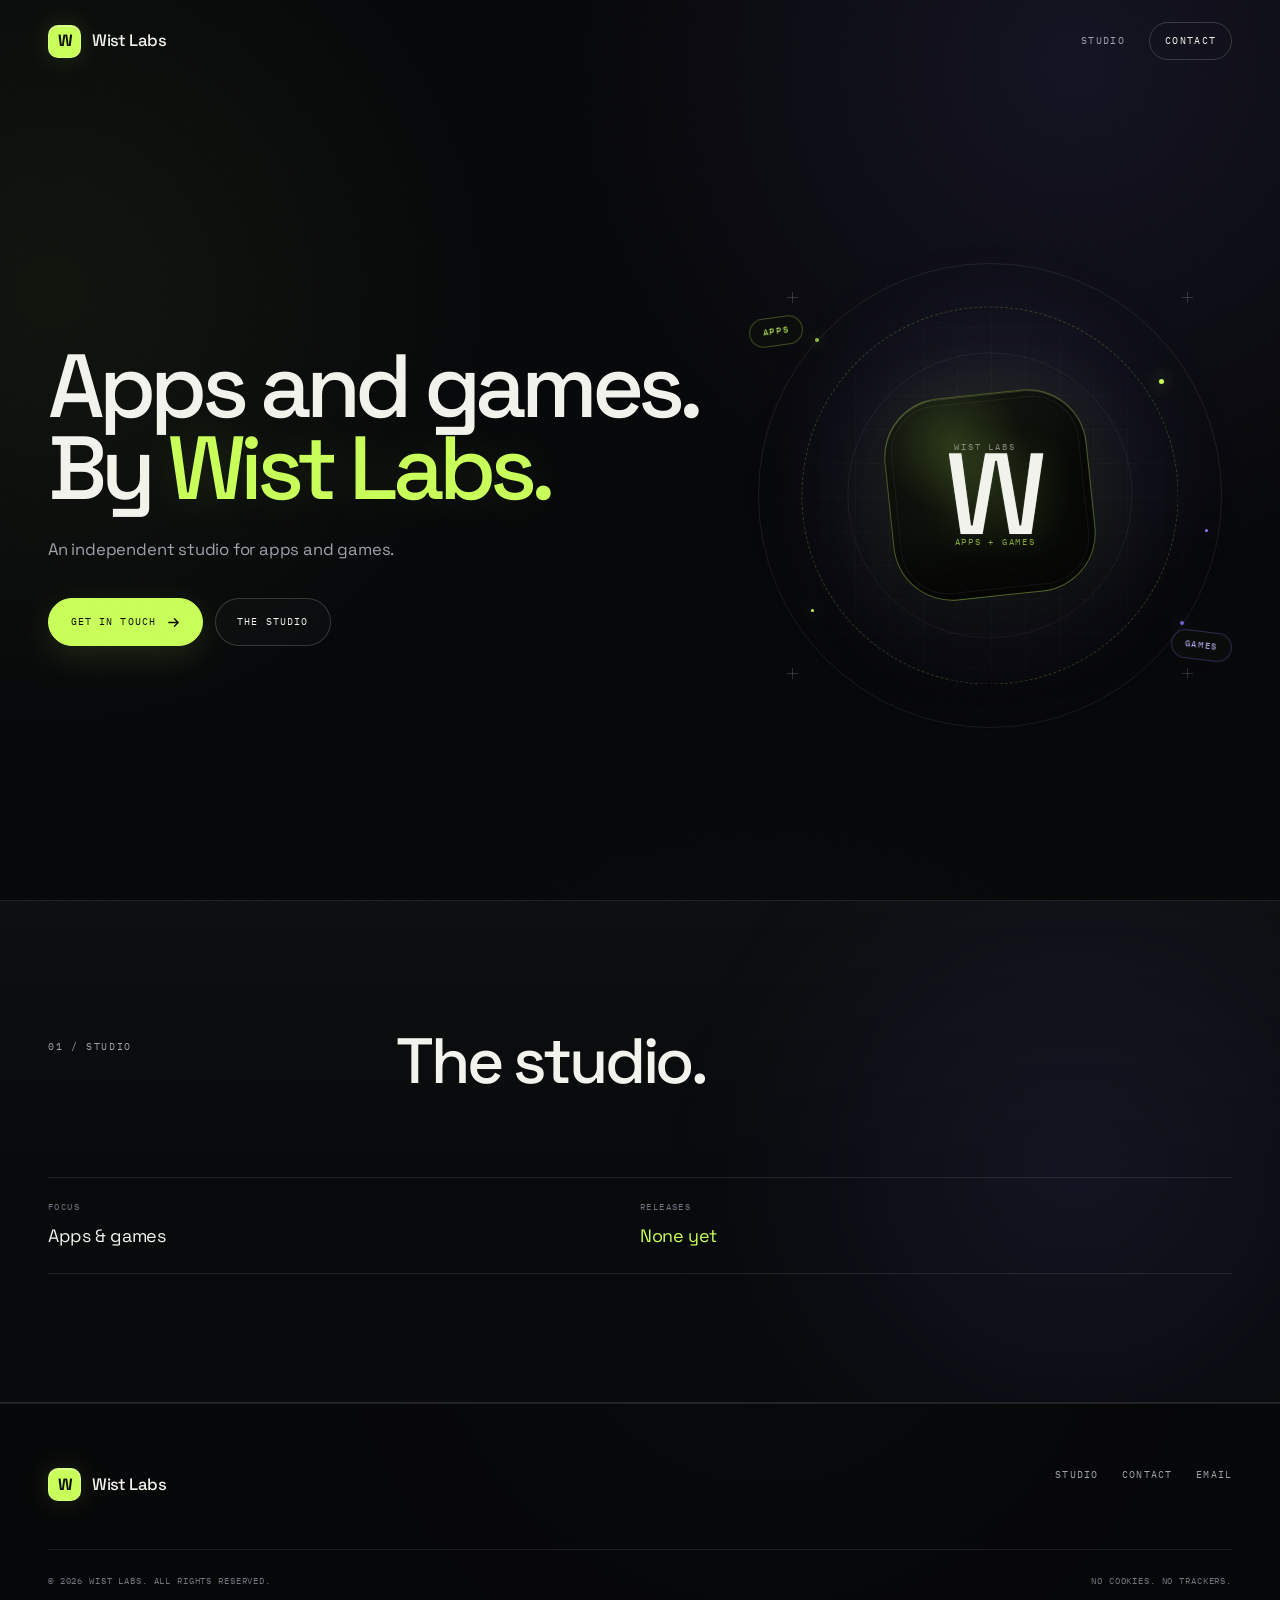
==== index.html @ 086af922 "Initial Commit" ====
<!DOCTYPE html>
<html lang="en">
<head>
  <meta charset="utf-8">
  <meta name="viewport" content="width=device-width, initial-scale=1">
  <title>Wist Labs — Apps &amp; Games</title>
  <meta name="description" content="An independent studio for apps and games.">
  <meta name="theme-color" content="#07080a">
  <meta name="color-scheme" content="dark">
  <meta property="og:type" content="website">
  <meta property="og:site_name" content="Wist Labs">
  <meta property="og:title" content="Wist Labs — Apps &amp; Games">
  <meta property="og:description" content="An independent studio for apps and games.">
  <meta name="twitter:card" content="summary">
  <meta name="twitter:title" content="Wist Labs — Apps &amp; Games">
  <meta name="twitter:description" content="An independent studio for apps and games.">
  <link rel="icon" href="favicon.svg" type="image/svg+xml">
  <link rel="preload" href="assets/fonts/space-grotesk-latin-wght-normal.woff2" as="font" type="font/woff2" crossorigin>
  <link rel="stylesheet" href="styles.css">
  <script>document.documentElement.classList.add('js');</script>
  <script src="script.js" defer></script>
  <noscript>
    <style>
      @media (max-width: 820px) {
        .header-inner { height: auto; flex-wrap: wrap; padding-block: 0.8rem; }
        .site-nav {
          position: static;
          visibility: visible;
          flex-direction: row;
          gap: 0.25rem;
          padding: 0;
          border: 0;
          background: none;
          box-shadow: none;
          opacity: 1;
          transform: none;
        }
        .site-nav a { padding: 0.55rem 0.65rem; }
        .hero { padding-top: calc(var(--header-h) + 4rem); }
      }
    </style>
  </noscript>
</head>
<body>
  <a class="skip-link" href="#main">Skip to content</a>

  <div class="page-glow" aria-hidden="true"></div>
  <div class="noise" aria-hidden="true"></div>

  <header class="site-header" data-header>
    <div class="shell header-inner">
      <a class="brand" href="#top">
        <span class="brand-mark" aria-hidden="true">W</span>
        <span class="brand-name">Wist Labs</span>
      </a>

      <button class="menu-toggle" type="button" aria-expanded="false" aria-controls="site-nav" aria-label="Open menu" data-menu-toggle>
        <span class="menu-line" aria-hidden="true"></span>
        <span class="menu-line" aria-hidden="true"></span>
      </button>

      <nav class="site-nav" id="site-nav" aria-label="Primary" data-nav>
        <a href="index.html#studio">Studio</a>
        <a class="nav-contact" href="contact.html">Contact</a>
      </nav>
    </div>
  </header>

  <main id="main" tabindex="-1">
    <section class="hero shell" id="top" aria-labelledby="hero-title">
      <div class="hero-copy">
        <h1 id="hero-title" data-reveal>
          <span class="line">Apps and games.</span>
          <span class="line">By <span class="accent-word">Wist Labs.</span></span>
        </h1>

        <p class="hero-lede" data-reveal style="--delay: 90ms">
          An independent studio for apps and games.
        </p>

        <div class="hero-actions" data-reveal style="--delay: 180ms">
          <a class="button button-primary" href="contact.html">
            Get in touch
            <svg viewBox="0 0 16 16" aria-hidden="true"><path d="M3 8h10M9 4l4 4-4 4"/></svg>
          </a>
          <a class="button button-quiet" href="#studio">The studio</a>
        </div>
      </div>

      <div class="hero-art" data-reveal style="--delay: 150ms">
        <div class="stage" aria-hidden="true">
          <div class="stage-glow"></div>
          <div class="stage-grid"></div>

          <span class="ring ring-outer"></span>
          <span class="ring ring-dashed"></span>
          <span class="ring ring-inner"></span>

          <span class="crosshair crosshair-tl"></span>
          <span class="crosshair crosshair-tr"></span>
          <span class="crosshair crosshair-bl"></span>
          <span class="crosshair crosshair-br"></span>

          <div class="core">
            <span class="core-label">WIST LABS</span>
            <span class="core-letter">W</span>
            <span class="core-label core-label-bottom">APPS + GAMES</span>
          </div>

          <span class="orbit-tag orbit-tag-apps">APPS</span>
          <span class="orbit-tag orbit-tag-games">GAMES</span>
          <span class="spark spark-one"></span>
          <span class="spark spark-two"></span>
          <span class="spark spark-three"></span>
        </div>
      </div>
    </section>

    <section class="section studio" id="studio" aria-labelledby="studio-title">
      <div class="shell">
        <div class="section-head">
          <p class="eyebrow" data-reveal>01 / Studio</p>
          <div class="section-heading">
            <h2 id="studio-title" data-reveal style="--delay: 70ms">The studio.</h2>
          </div>
        </div>

        <dl class="studio-facts" data-reveal style="--delay: 130ms">
          <div>
            <dt>Focus</dt>
            <dd>Apps &amp; games</dd>
          </div>
          <div>
            <dt>Releases</dt>
            <dd class="fact-accent">None yet</dd>
          </div>
        </dl>
      </div>
    </section>
  </main>

  <footer class="site-footer">
    <div class="shell">
      <div class="footer-top">
        <a class="brand" href="#top">
          <span class="brand-mark" aria-hidden="true">W</span>
          <span class="brand-name">Wist Labs</span>
        </a>

        <nav class="footer-nav" aria-label="Footer">
          <a href="index.html#studio">Studio</a>
          <a href="contact.html">Contact</a>
          <a href="mailto:apexblaze7a@gmail.com">Email</a>
        </nav>
      </div>

      <div class="footer-bottom">
        <p>© <span data-year>2026</span> Wist Labs. All rights reserved.</p>
        <p>No cookies. No trackers.</p>
      </div>
    </div>
  </footer>
</body>
</html>
---- styles.css ----
/* ---------------------------------------------------------
   Wist Labs — site styles
   Type: Space Grotesk + IBM Plex Mono (self-hosted, OFL)
   --------------------------------------------------------- */

@font-face {
  font-family: "Space Grotesk";
  font-style: normal;
  font-display: swap;
  font-weight: 300 700;
  src: url("assets/fonts/space-grotesk-latin-wght-normal.woff2") format("woff2-variations");
}

@font-face {
  font-family: "IBM Plex Mono";
  font-style: normal;
  font-display: swap;
  font-weight: 400;
  src: url("assets/fonts/ibm-plex-mono-latin-400-normal.woff2") format("woff2");
}

:root {
  --bg: #07080a;
  --bg-soft: #0a0c0f;
  --surface: #0e1115;
  --text: #f1f3ec;
  --muted: #9da3ad;
  --dim: #707781;
  --line: rgba(239, 243, 232, 0.1);
  --line-strong: rgba(239, 243, 232, 0.18);
  --accent: #c9ff5a;
  --accent-bright: #dcff8a;
  --accent-ink: #0b0e06;
  --violet: #8c7bff;
  --mint: #7af0d0;
  --gutter: clamp(1.25rem, 4vw, 3rem);
  --header-h: 82px;
  --radius-lg: 32px;
  --radius-md: 24px;
  --font-display: "Space Grotesk", "Segoe UI", "Helvetica Neue", Arial, sans-serif;
  --font-mono: "IBM Plex Mono", "SFMono-Regular", Consolas, "Liberation Mono", monospace;
  --ease: cubic-bezier(0.2, 0.7, 0.2, 1);
}

*,
*::before,
*::after {
  box-sizing: border-box;
}

html {
  scroll-behavior: smooth;
  -webkit-text-size-adjust: 100%;
}

body {
  min-height: 100vh;
  margin: 0;
  overflow-x: hidden;
  background-color: var(--bg);
  background-image:
    radial-gradient(circle at 84% 4%, rgba(140, 123, 255, 0.1), transparent 32rem),
    radial-gradient(circle at 4% 18%, rgba(201, 255, 90, 0.055), transparent 28rem),
    radial-gradient(circle at 60% 78%, rgba(122, 240, 208, 0.025), transparent 30rem);
  color: var(--text);
  font-family: var(--font-display);
  font-size: 16px;
  font-weight: 400;
  line-height: 1.6;
  letter-spacing: -0.012em;
  -webkit-font-smoothing: antialiased;
  -moz-osx-font-smoothing: grayscale;
  text-rendering: optimizeLegibility;
}

body::selection,
body *::selection {
  background: var(--accent);
  color: var(--accent-ink);
}

[hidden] {
  display: none !important;
}

img,
svg {
  display: block;
  max-width: 100%;
}

button,
input,
textarea,
select {
  font: inherit;
}

button {
  color: inherit;
}

a {
  color: inherit;
}

h1,
h2,
h3,
p {
  margin-top: 0;
}

h1,
h2,
h3 {
  font-weight: 500;
  line-height: 1;
  letter-spacing: -0.05em;
  text-wrap: balance;
}

p {
  text-wrap: pretty;
}

::selection {
  background: var(--accent);
  color: var(--accent-ink);
}

:focus-visible {
  outline: 2px solid var(--accent);
  outline-offset: 4px;
}

main:focus {
  outline: none;
}

html {
  scrollbar-color: #2d332b var(--bg);
  scrollbar-width: thin;
}

.shell {
  position: relative;
  width: min(1240px, calc(100% - (var(--gutter) * 2)));
  margin-inline: auto;
}

.mono {
  font-family: var(--font-mono);
  font-size: 0.62rem;
  font-weight: 400;
  line-height: 1.5;
  letter-spacing: 0.14em;
  text-transform: uppercase;
}

.eyebrow {
  display: flex;
  align-items: center;
  gap: 0.65rem;
  margin-bottom: 1.5rem;
  color: var(--muted);
  font-family: var(--font-mono);
  font-size: 0.64rem;
  font-weight: 400;
  line-height: 1.5;
  letter-spacing: 0.16em;
  text-transform: uppercase;
}

.signal {
  width: 5px;
  height: 5px;
  border-radius: 50%;
  background: var(--accent);
  box-shadow: 0 0 12px rgba(201, 255, 90, 0.85);
  animation: signal-pulse 2.8s ease-in-out infinite;
}

.skip-link {
  position: fixed;
  top: 0.75rem;
  left: 0.75rem;
  z-index: 300;
  padding: 0.8rem 1.1rem;
  border-radius: 999px;
  background: var(--accent);
  color: var(--accent-ink);
  font-family: var(--font-mono);
  font-size: 0.65rem;
  letter-spacing: 0.12em;
  text-transform: uppercase;
  text-decoration: none;
  transform: translateY(-150%);
  transition: transform 0.2s var(--ease);
}

.skip-link:focus {
  transform: translateY(0);
}

.page-glow {
  position: fixed;
  z-index: 0;
  inset: 0;
  pointer-events: none;
  opacity: 0;
  background: radial-gradient(
    620px circle at var(--mx, 72%) var(--my, 18%),
    rgba(201, 255, 90, 0.055),
    transparent 68%
  );
  transition: opacity 0.4s ease;
}

body.has-pointer .page-glow {
  opacity: 1;
}

.noise {
  position: fixed;
  z-index: 90;
  inset: 0;
  pointer-events: none;
  opacity: 0.028;
  background-image: url("data:image/svg+xml,%3Csvg xmlns='http://www.w3.org/2000/svg' width='160' height='160' viewBox='0 0 160 160'%3E%3Cfilter id='n'%3E%3CfeTurbulence type='fractalNoise' baseFrequency='.86' numOctaves='3' stitchTiles='stitch'/%3E%3C/filter%3E%3Crect width='160' height='160' filter='url(%23n)' opacity='.55'/%3E%3C/svg%3E");
}

main,
.site-footer {
  position: relative;
  z-index: 1;
}

/* ---------------------------------------------------------
   Header + navigation
   --------------------------------------------------------- */

.site-header {
  position: fixed;
  z-index: 100;
  top: 0;
  right: 0;
  left: 0;
  border-bottom: 1px solid transparent;
  transition:
    background-color 0.3s ease,
    border-color 0.3s ease,
    backdrop-filter 0.3s ease;
}

.site-header.is-scrolled {
  border-bottom-color: var(--line);
  background: rgba(7, 8, 10, 0.8);
  -webkit-backdrop-filter: blur(18px);
  backdrop-filter: blur(18px);
}

@supports not ((backdrop-filter: blur(1px)) or (-webkit-backdrop-filter: blur(1px))) {
  .site-header.is-scrolled {
    background: rgba(7, 8, 10, 0.97);
  }
}

.header-inner {
  display: flex;
  align-items: center;
  justify-content: space-between;
  gap: 2rem;
  height: var(--header-h);
}

.brand {
  display: inline-flex;
  flex: none;
  align-items: center;
  gap: 0.7rem;
  color: var(--text);
  text-decoration: none;
}

.brand-mark {
  display: grid;
  width: 33px;
  height: 33px;
  place-items: center;
  border: 1px solid rgba(255, 255, 255, 0.22);
  border-radius: 10px;
  background: var(--accent);
  box-shadow:
    inset 0 1px 0 rgba(255, 255, 255, 0.38),
    0 0 24px rgba(201, 255, 90, 0.14);
  color: var(--accent-ink);
  font-size: 1.02rem;
  font-weight: 700;
  line-height: 1;
  letter-spacing: -0.08em;
  transition: transform 0.35s var(--ease);
}

.brand:hover .brand-mark {
  transform: rotate(-7deg) scale(1.04);
}

.brand-name {
  font-size: 1.04rem;
  font-weight: 500;
  letter-spacing: -0.035em;
}

.site-nav {
  display: flex;
  align-items: center;
  gap: 0.2rem;
}

.site-nav a {
  position: relative;
  padding: 0.65rem 0.9rem;
  border: 1px solid transparent;
  border-radius: 999px;
  color: var(--muted);
  font-family: var(--font-mono);
  font-size: 0.63rem;
  letter-spacing: 0.14em;
  text-decoration: none;
  text-transform: uppercase;
  transition:
    color 0.25s ease,
    background-color 0.25s ease,
    border-color 0.25s ease;
}

.site-nav a:hover {
  color: var(--text);
}

.site-nav .nav-contact {
  margin-left: 0.35rem;
  border-color: var(--line-strong);
  color: var(--text);
}

.site-nav .nav-contact:hover {
  border-color: rgba(201, 255, 90, 0.42);
  background: rgba(201, 255, 90, 0.06);
}

.menu-toggle {
  display: none;
  width: 42px;
  height: 42px;
  flex: none;
  flex-direction: column;
  align-items: center;
  justify-content: center;
  gap: 5px;
  padding: 0;
  border: 1px solid var(--line-strong);
  border-radius: 50%;
  background: rgba(255, 255, 255, 0.02);
  cursor: pointer;
  transition:
    border-color 0.25s ease,
    background-color 0.25s ease;
}

.menu-toggle:hover {
  border-color: rgba(201, 255, 90, 0.4);
  background: rgba(201, 255, 90, 0.05);
}

.menu-line {
  display: block;
  width: 16px;
  height: 1.5px;
  border-radius: 2px;
  background: currentColor;
  transition:
    transform 0.28s var(--ease),
    opacity 0.2s ease;
}

.menu-toggle[aria-expanded="true"] .menu-line:first-child {
  transform: translateY(3.25px) rotate(45deg);
}

.menu-toggle[aria-expanded="true"] .menu-line:last-child {
  transform: translateY(-3.25px) rotate(-45deg);
}

/* ---------------------------------------------------------
   Hero
   --------------------------------------------------------- */

.hero {
  display: grid;
  grid-template-columns: minmax(0, 1.08fr) minmax(350px, 0.82fr);
  align-items: center;
  gap: clamp(2rem, 5vw, 5rem);
  min-height: 100svh;
  padding-top: calc(var(--header-h) + clamp(3rem, 8vh, 6rem));
  padding-bottom: clamp(3rem, 7vh, 5rem);
}

.hero-copy {
  max-width: 680px;
}

.hero h1 {
  max-width: 11ch;
  margin-bottom: 1.65rem;
  font-size: clamp(3rem, 7.6vw, 5.6rem);
  line-height: 0.92;
  letter-spacing: -0.065em;
}

.hero h1 .line {
  display: block;
  white-space: nowrap;
}

.accent-word {
  position: relative;
  color: var(--accent);
  text-shadow: 0 0 48px rgba(201, 255, 90, 0.13);
}

.hero-lede {
  max-width: 47ch;
  margin-bottom: 2.15rem;
  color: var(--muted);
  font-size: clamp(1rem, 1.3vw, 1.1rem);
  line-height: 1.65;
}

.hero-actions {
  display: flex;
  flex-wrap: wrap;
  gap: 0.7rem;
}

.button {
  display: inline-flex;
  align-items: center;
  justify-content: center;
  gap: 0.6rem;
  min-height: 48px;
  padding: 0.85rem 1.35rem;
  border: 1px solid transparent;
  border-radius: 999px;
  font-family: var(--font-mono);
  font-size: 0.64rem;
  font-weight: 400;
  line-height: 1.2;
  letter-spacing: 0.11em;
  text-align: center;
  text-decoration: none;
  text-transform: uppercase;
  white-space: nowrap;
  cursor: pointer;
  transition:
    transform 0.25s var(--ease),
    background-color 0.25s ease,
    border-color 0.25s ease,
    box-shadow 0.25s ease;
}

.button svg {
  width: 15px;
  height: 15px;
  fill: none;
  stroke: currentColor;
  stroke-linecap: round;
  stroke-linejoin: round;
  stroke-width: 1.5;
  transition: transform 0.25s var(--ease);
}

.button:hover svg {
  transform: translateX(3px);
}

.button-primary {
  border-color: var(--accent);
  background: var(--accent);
  box-shadow: 0 10px 34px rgba(201, 255, 90, 0.12);
  color: var(--accent-ink);
}

.button-primary:hover {
  background: var(--accent-bright);
  box-shadow: 0 14px 42px rgba(201, 255, 90, 0.18);
  transform: translateY(-2px);
}

.button-quiet {
  border-color: var(--line-strong);
  background: rgba(255, 255, 255, 0.02);
  color: var(--text);
}

.button-quiet:hover {
  border-color: rgba(201, 255, 90, 0.38);
  background: rgba(201, 255, 90, 0.05);
  transform: translateY(-2px);
}

.button:active {
  transform: translateY(0);
}

.hero-art {
  display: flex;
  align-items: center;
  justify-content: center;
}

.stage {
  position: relative;
  isolation: isolate;
  width: min(100%, 520px);
  aspect-ratio: 1;
}

.stage-glow {
  position: absolute;
  z-index: -1;
  inset: 8%;
  border-radius: 50%;
  background: radial-gradient(
    circle at 50% 48%,
    rgba(201, 255, 90, 0.19),
    rgba(140, 123, 255, 0.09) 42%,
    transparent 70%
  );
  filter: blur(36px);
}

.stage-grid {
  position: absolute;
  inset: 1%;
  border-radius: 50%;
  background-image:
    linear-gradient(rgba(255, 255, 255, 0.055) 1px, transparent 1px),
    linear-gradient(90deg, rgba(255, 255, 255, 0.055) 1px, transparent 1px);
  background-size: 34px 34px;
  -webkit-mask-image: radial-gradient(circle, #000 18%, transparent 69%);
  mask-image: radial-gradient(circle, #000 18%, transparent 69%);
  opacity: 0.62;
}

.ring {
  position: absolute;
  top: 50%;
  left: 50%;
  border-radius: 50%;
  translate: -50% -50%;
}

.ring-outer {
  width: 96%;
  height: 96%;
  border: 1px solid rgba(255, 255, 255, 0.075);
}

.ring-outer::before,
.ring-outer::after {
  content: "";
  position: absolute;
  width: 4px;
  height: 4px;
  border-radius: 50%;
  background: rgba(201, 255, 90, 0.75);
  box-shadow: 0 0 14px rgba(201, 255, 90, 0.55);
}

.ring-outer::before {
  top: 16%;
  left: 12%;
}

.ring-outer::after {
  right: 8%;
  bottom: 22%;
  background: rgba(140, 123, 255, 0.8);
  box-shadow: 0 0 14px rgba(140, 123, 255, 0.6);
}

.ring-dashed {
  width: 78%;
  height: 78%;
  border: 1px dashed rgba(201, 255, 90, 0.2);
  animation: spin 52s linear infinite;
}

.ring-inner {
  width: 59%;
  height: 59%;
  border: 1px solid rgba(255, 255, 255, 0.06);
}

.crosshair {
  position: absolute;
  width: 11px;
  height: 11px;
  opacity: 0.6;
}

.crosshair::before,
.crosshair::after {
  content: "";
  position: absolute;
  background: rgba(255, 255, 255, 0.28);
}

.crosshair::before {
  top: 5px;
  left: 0;
  width: 11px;
  height: 1px;
}

.crosshair::after {
  top: 0;
  left: 5px;
  width: 1px;
  height: 11px;
}

.crosshair-tl {
  top: 8%;
  left: 8%;
}

.crosshair-tr {
  top: 8%;
  right: 8%;
}

.crosshair-bl {
  bottom: 12%;
  left: 8%;
}

.crosshair-br {
  right: 8%;
  bottom: 12%;
}

.core {
  position: absolute;
  top: 50%;
  left: 50%;
  display: flex;
  width: 42%;
  aspect-ratio: 1;
  flex-direction: column;
  align-items: center;
  justify-content: space-between;
  padding: 10% 0;
  border: 1px solid rgba(201, 255, 90, 0.32);
  border-radius: 29%;
  background:
    radial-gradient(circle at 34% 22%, rgba(201, 255, 90, 0.14), transparent 34%),
    linear-gradient(145deg, #171d13, #090b08 62%);
  box-shadow:
    inset 0 1px 0 rgba(255, 255, 255, 0.13),
    inset 0 -22px 50px rgba(0, 0, 0, 0.55),
    0 26px 70px rgba(0, 0, 0, 0.55),
    0 0 80px rgba(201, 255, 90, 0.075);
  transform: translate(-50%, -50%) rotate(-6deg);
  animation: core-float 7s ease-in-out infinite;
}

.core::before {
  content: "";
  position: absolute;
  inset: 6px;
  border: 1px solid rgba(255, 255, 255, 0.055);
  border-radius: 25%;
  pointer-events: none;
}

.core-label {
  color: rgba(241, 243, 236, 0.48);
  font-family: var(--font-mono);
  font-size: clamp(0.45rem, 0.8vw, 0.55rem);
  line-height: 1;
  letter-spacing: 0.2em;
  text-transform: uppercase;
  transform: rotate(6deg);
}

.core-label-bottom {
  color: rgba(201, 255, 90, 0.64);
}

.core-letter {
  color: var(--text);
  font-size: clamp(4.5rem, 9vw, 7.7rem);
  font-weight: 500;
  line-height: 0.62;
  letter-spacing: -0.09em;
  text-shadow:
    0 0 38px rgba(201, 255, 90, 0.2),
    0 0 1px rgba(255, 255, 255, 0.5);
  transform: rotate(6deg);
}

.orbit-tag {
  position: absolute;
  padding: 0.55rem 0.8rem;
  border: 1px solid var(--line-strong);
  border-radius: 999px;
  background: rgba(10, 13, 9, 0.78);
  box-shadow: 0 12px 32px rgba(0, 0, 0, 0.28);
  color: var(--text);
  font-family: var(--font-mono);
  font-size: 0.56rem;
  line-height: 1;
  letter-spacing: 0.18em;
  text-transform: uppercase;
  -webkit-backdrop-filter: blur(10px);
  backdrop-filter: blur(10px);
}

.orbit-tag-apps {
  top: 13%;
  left: 0;
  border-color: rgba(201, 255, 90, 0.28);
  color: var(--accent);
  transform: rotate(-8deg);
  animation: float-soft 6s ease-in-out infinite;
}

.orbit-tag-games {
  right: 0;
  bottom: 16%;
  border-color: rgba(140, 123, 255, 0.28);
  color: #beb4ff;
  transform: rotate(7deg);
  animation: float-soft 7s 0.7s ease-in-out infinite;
}

.spark {
  position: absolute;
  width: 5px;
  height: 5px;
  border-radius: 50%;
  background: var(--accent);
  box-shadow: 0 0 16px rgba(201, 255, 90, 0.8);
  animation: spark-pulse 4.5s ease-in-out infinite;
}

.spark-one {
  top: 26%;
  right: 14%;
}

.spark-two {
  bottom: 26%;
  left: 13%;
  width: 3px;
  height: 3px;
  animation-delay: 1.5s;
}

.spark-three {
  top: 57%;
  right: 5%;
  width: 3px;
  height: 3px;
  background: var(--violet);
  box-shadow: 0 0 16px rgba(140, 123, 255, 0.8);
  animation-delay: 0.8s;
}

/* ---------------------------------------------------------
   Sections
   --------------------------------------------------------- */

.section {
  position: relative;
  z-index: 1;
  padding-block: clamp(5.5rem, 10vw, 9rem);
  scroll-margin-top: calc(var(--header-h) + 1rem);
}

.section-head {
  display: grid;
  grid-template-columns: minmax(150px, 0.34fr) minmax(0, 1fr);
  align-items: start;
  gap: clamp(2rem, 5vw, 5rem);
  margin-bottom: clamp(2.5rem, 5vw, 4rem);
}

.section-head > .eyebrow {
  padding-top: 0.65rem;
}

.section-heading h2 {
  max-width: 14ch;
  margin-bottom: 1.25rem;
  font-size: clamp(2.5rem, 5vw, 4.6rem);
}

.section-lede {
  max-width: 59ch;
  margin-bottom: 0;
  color: var(--muted);
  font-size: clamp(1rem, 1.15vw, 1.08rem);
}

/* ---------------------------------------------------------
   Studio
   --------------------------------------------------------- */

.studio {
  overflow: hidden;
  border-top: 1px solid var(--line);
  border-bottom: 1px solid var(--line);
  background:
    linear-gradient(180deg, rgba(255, 255, 255, 0.018), rgba(255, 255, 255, 0) 55%),
    #080a0c;
}

.studio::before {
  content: "";
  position: absolute;
  top: -34%;
  right: -18%;
  width: 68vw;
  aspect-ratio: 1;
  border-radius: 50%;
  background: radial-gradient(circle, rgba(140, 123, 255, 0.09), transparent 65%);
  filter: blur(28px);
  pointer-events: none;
}

.studio-facts {
  display: grid;
  grid-template-columns: repeat(2, minmax(0, 1fr));
  gap: 0;
  margin: 0;
  border-top: 1px solid var(--line);
}

.studio-facts > div {
  padding: 1.4rem 1.5rem 1.4rem 0;
  border-bottom: 1px solid var(--line);
}

.studio-facts dt {
  margin-bottom: 0.55rem;
  color: var(--dim);
  font-family: var(--font-mono);
  font-size: 0.55rem;
  line-height: 1.5;
  letter-spacing: 0.16em;
  text-transform: uppercase;
}

.studio-facts dd {
  margin: 0;
  color: var(--text);
  font-size: clamp(1.05rem, 1.4vw, 1.25rem);
  letter-spacing: -0.02em;
}

.studio-facts dd.fact-accent {
  color: var(--accent);
}

/* ---------------------------------------------------------
   Contact
   --------------------------------------------------------- */

/* ---------------------------------------------------------
   Footer
   --------------------------------------------------------- */

.site-footer {
  padding-block: clamp(3rem, 5vw, 4.5rem) 2rem;
  border-top: 1px solid var(--line);
  background: rgba(0, 0, 0, 0.12);
}

.footer-top {
  display: flex;
  align-items: flex-start;
  justify-content: space-between;
  gap: 3rem;
  padding-bottom: 3rem;
}

.footer-nav {
  display: flex;
  flex-wrap: wrap;
  align-items: flex-start;
  gap: 1.5rem;
}

.footer-nav a {
  color: var(--muted);
  font-family: var(--font-mono);
  font-size: 0.6rem;
  line-height: 1.5;
  letter-spacing: 0.12em;
  text-decoration: none;
  text-transform: uppercase;
  transition: color 0.25s ease;
}

.footer-nav a:hover {
  color: var(--accent);
}

.footer-bottom {
  display: flex;
  align-items: center;
  justify-content: space-between;
  gap: 1rem;
  padding-top: 1.5rem;
  border-top: 1px solid var(--line);
}

.footer-bottom p {
  margin-bottom: 0;
  color: var(--dim);
  font-family: var(--font-mono);
  font-size: 0.54rem;
  line-height: 1.6;
  letter-spacing: 0.1em;
  text-transform: uppercase;
}

/* ---------------------------------------------------------
   Not found
   --------------------------------------------------------- */

.error-main {
  display: flex;
  min-height: 86svh;
  align-items: center;
  overflow: hidden;
  padding-top: calc(var(--header-h) + 4rem);
  padding-bottom: clamp(4rem, 8vw, 7rem);
}

.error-inner {
  position: relative;
  z-index: 1;
  max-width: 620px;
}

.error-inner h1 {
  max-width: 10ch;
  margin-bottom: 1.2rem;
  font-size: clamp(3rem, 7vw, 6rem);
  line-height: 0.94;
}

.error-lede {
  max-width: 40ch;
  margin-bottom: 2rem;
  color: var(--muted);
  font-size: clamp(1rem, 1.3vw, 1.1rem);
}

.error-code {
  position: absolute;
  right: -0.05em;
  bottom: -0.06em;
  color: transparent;
  font-size: clamp(9rem, 27vw, 24rem);
  font-weight: 500;
  line-height: 0.7;
  letter-spacing: -0.09em;
  pointer-events: none;
  -webkit-text-stroke: 1px rgba(201, 255, 90, 0.11);
  user-select: none;
}

/* ---------------------------------------------------------
   Motion + reveal
   --------------------------------------------------------- */

.reveal-enabled [data-reveal] {
  opacity: 0;
  transform: translateY(22px);
  transition:
    opacity 0.8s var(--ease),
    transform 0.8s var(--ease);
  transition-delay: var(--delay, 0ms);
}

.reveal-enabled [data-reveal].is-visible {
  opacity: 1;
  transform: translateY(0);
}

@keyframes signal-pulse {
  0%,
  100% {
    opacity: 1;
    transform: scale(1);
  }
  50% {
    opacity: 0.45;
    transform: scale(0.84);
  }
}

@keyframes spin {
  to {
    rotate: 360deg;
  }
}

@keyframes core-float {
  0%,
  100% {
    transform: translate(-50%, -50%) rotate(-6deg);
  }
  50% {
    transform: translate(-50%, calc(-50% - 8px)) rotate(-4.5deg);
  }
}

@keyframes float-soft {
  0%,
  100% {
    translate: 0 0;
  }
  50% {
    translate: 0 -7px;
  }
}

@keyframes spark-pulse {
  0%,
  100% {
    opacity: 0.35;
    transform: scale(0.8);
  }
  50% {
    opacity: 1;
    transform: scale(1.15);
  }
}

/* ---------------------------------------------------------
   Responsive
   --------------------------------------------------------- */

@media (max-width: 1120px) {
  .hero {
    grid-template-columns: 1fr;
    min-height: auto;
    padding-top: calc(var(--header-h) + clamp(3.5rem, 9vh, 6rem));
    padding-bottom: clamp(4rem, 8vw, 6rem);
  }

  .hero-copy {
    max-width: 760px;
  }

  .hero h1 {
    max-width: none;
    font-size: clamp(3.4rem, 8.4vw, 6.2rem);
  }

  .hero-art {
    margin-top: 1rem;
  }

  .stage {
    width: min(100%, 500px);
  }

  .section-head {
    grid-template-columns: minmax(130px, 0.28fr) minmax(0, 1fr);
  }
}

@media (max-width: 940px) {
  .hero h1 {
    font-size: clamp(3.2rem, 9.4vw, 5.8rem);
  }
}

@media (max-width: 820px) {
  .js .menu-toggle {
    display: flex;
  }

  .site-nav {
    position: fixed;
    top: calc(var(--header-h) + 6px);
    right: var(--gutter);
    left: var(--gutter);
    z-index: 101;
    display: flex;
    visibility: hidden;
    flex-direction: column;
    align-items: stretch;
    gap: 0.25rem;
    padding: 0.7rem;
    border: 1px solid var(--line-strong);
    border-radius: 20px;
    background: rgba(10, 12, 15, 0.98);
    box-shadow: 0 28px 70px rgba(0, 0, 0, 0.52);
    opacity: 0;
    transform: translateY(-8px) scale(0.985);
    transform-origin: top center;
    transition:
      opacity 0.22s ease,
      transform 0.22s var(--ease),
      visibility 0.22s;
    -webkit-backdrop-filter: blur(18px);
    backdrop-filter: blur(18px);
  }

  .site-nav.is-open {
    visibility: visible;
    opacity: 1;
    transform: translateY(0) scale(1);
  }

  .site-nav a {
    padding: 0.95rem 1rem;
    border-radius: 12px;
    font-size: 0.68rem;
  }

  .site-nav a:hover {
    background: rgba(255, 255, 255, 0.04);
  }

  .site-nav .nav-contact {
    margin-top: 0.25rem;
    margin-left: 0;
    border-color: var(--line);
    text-align: center;
  }

  .hero h1 {
    font-size: clamp(3rem, 10.2vw, 5.2rem);
  }

  .stage {
    width: min(100%, 460px);
  }

  .section-head {
    grid-template-columns: 1fr;
    gap: 0.85rem;
  }

  .section-head > .eyebrow {
    padding-top: 0;
  }

  .section-heading h2 {
    max-width: 16ch;
  }
}

@media (max-width: 600px) {
  :root {
    --header-h: 72px;
    --radius-lg: 24px;
    --radius-md: 20px;
  }

  .brand-mark {
    width: 31px;
    height: 31px;
    border-radius: 9px;
  }

  .brand-name {
    font-size: 0.98rem;
  }

  .hero {
    padding-top: calc(var(--header-h) + 3.5rem);
    padding-bottom: 3.5rem;
  }

  .hero h1 {
    margin-bottom: 1.35rem;
    font-size: clamp(2.85rem, 12.2vw, 4.3rem);
    letter-spacing: -0.06em;
  }

  .hero-lede {
    margin-bottom: 1.75rem;
  }

  .hero-actions {
    gap: 0.55rem;
  }

  .hero-actions .button {
    min-height: 46px;
    padding-inline: 1.05rem;
    font-size: 0.58rem;
  }

  .hero-art {
    margin-top: 1.25rem;
  }

  .stage {
    width: min(100%, 390px);
  }

  .core {
    width: 44%;
  }

  .core-letter {
    font-size: 4.2rem;
  }

  .orbit-tag {
    font-size: 0.5rem;
  }

  .studio {
    padding-block: 4.75rem;
  }

  .studio-facts {
    grid-template-columns: 1fr;
  }

  .studio-facts > div {
    padding-right: 0;
  }

  .footer-top {
    flex-direction: column;
    gap: 2rem;
    padding-bottom: 2.25rem;
  }

  .footer-nav {
    gap: 1.15rem;
  }

  .footer-bottom {
    flex-direction: column;
    align-items: flex-start;
    gap: 0.5rem;
  }
}

@media (max-width: 380px) {
  .brand-name {
    display: none;
  }

  .hero h1 {
    font-size: 2.2rem;
  }

  .core-letter {
    font-size: 3.5rem;
  }

  .orbit-tag-apps {
    left: -2%;
  }

  .orbit-tag-games {
    right: -2%;
  }
}

@media (prefers-reduced-motion: reduce) {
  html {
    scroll-behavior: auto;
  }

  *,
  *::before,
  *::after {
    animation-duration: 0.001ms !important;
    animation-iteration-count: 1 !important;
    scroll-behavior: auto !important;
    transition-duration: 0.001ms !important;
  }

  .reveal-enabled [data-reveal] {
    opacity: 1;
    transform: none;
  }
}

@media (prefers-contrast: more) {
  :root {
    --muted: #c3c8d0;
    --dim: #aab0ba;
    --line: rgba(255, 255, 255, 0.2);
    --line-strong: rgba(255, 255, 255, 0.32);
  }
}
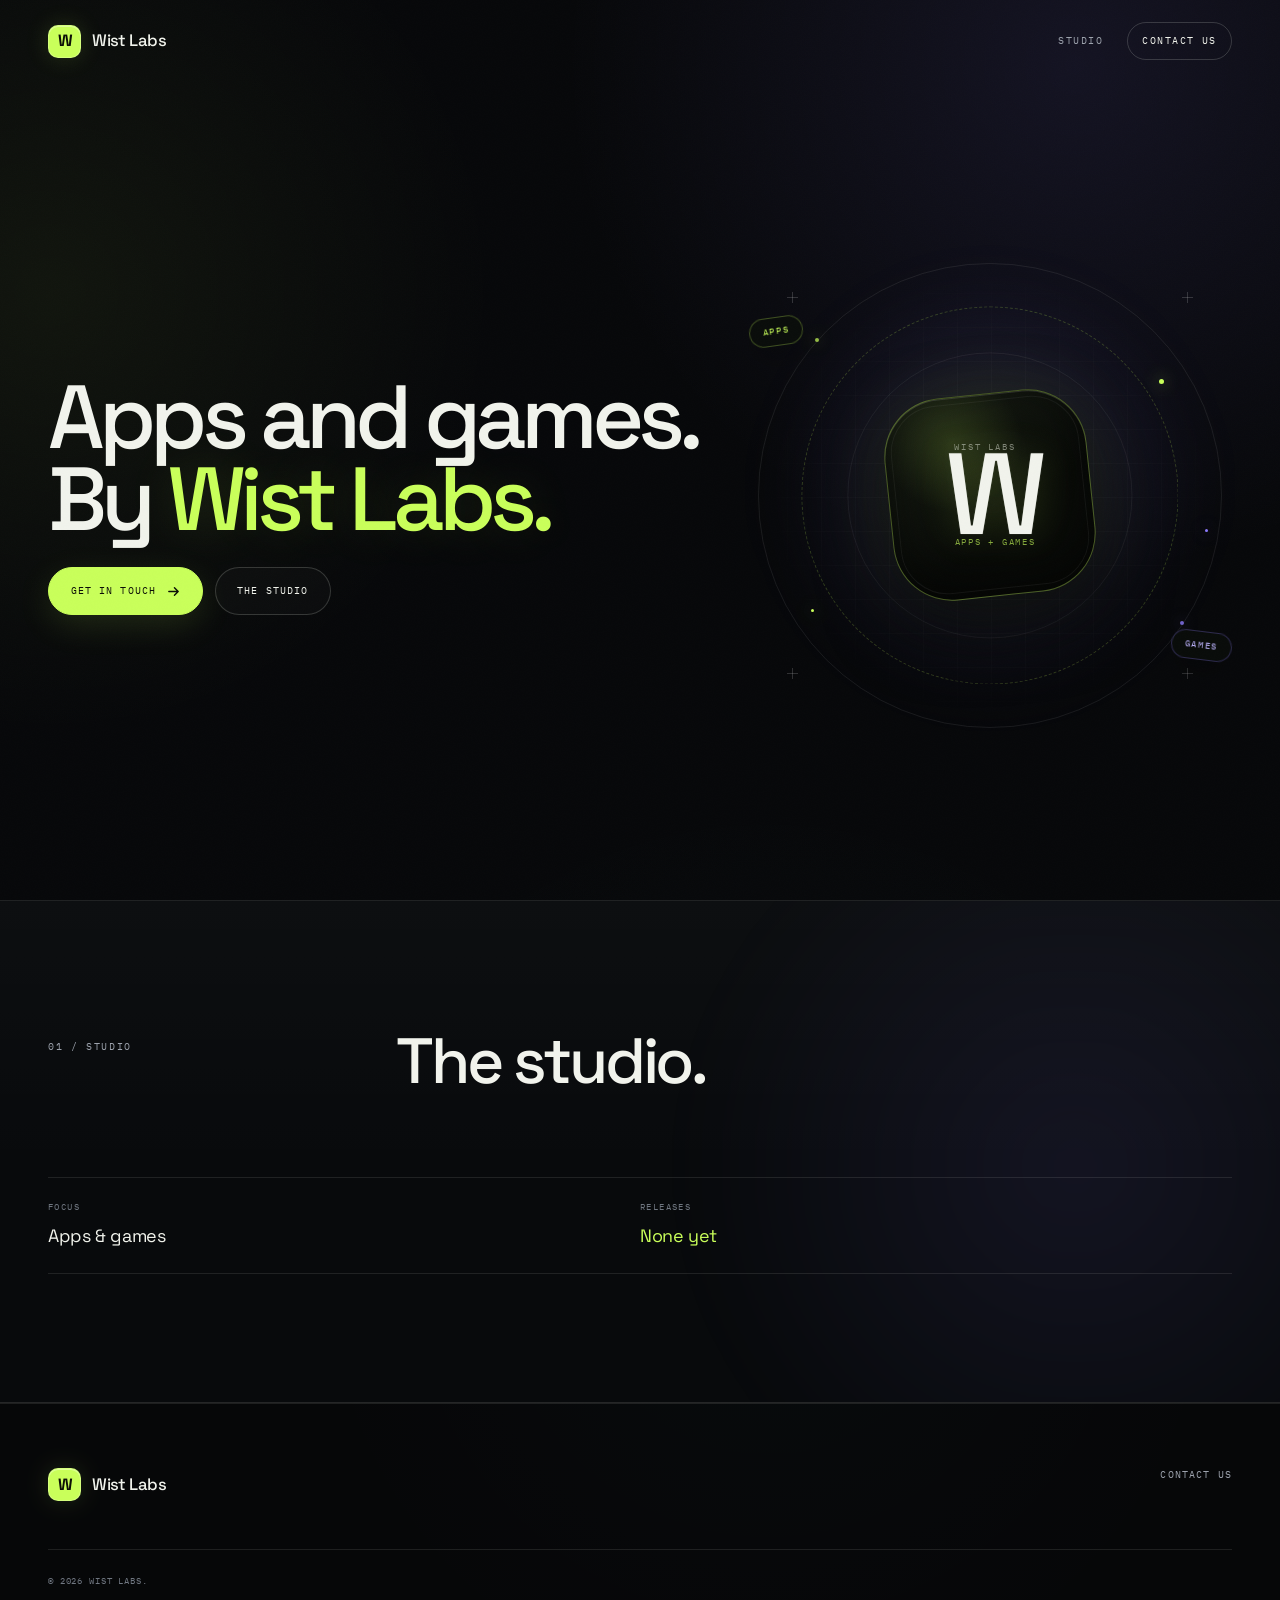
==== commit 33eb2340: "minor ui tweaks" ====
--- a/index.html
+++ b/index.html
@@ -61,7 +61,7 @@
 
       <nav class="site-nav" id="site-nav" aria-label="Primary" data-nav>
         <a href="index.html#studio">Studio</a>
-        <a class="nav-contact" href="contact.html">Contact</a>
+        <a class="nav-contact" href="contact.html">Contact us</a>
       </nav>
     </div>
   </header>
@@ -73,10 +73,6 @@
           <span class="line">Apps and games.</span>
           <span class="line">By <span class="accent-word">Wist Labs.</span></span>
         </h1>
-
-        <p class="hero-lede" data-reveal style="--delay: 90ms">
-          An independent studio for apps and games.
-        </p>
 
         <div class="hero-actions" data-reveal style="--delay: 180ms">
           <a class="button button-primary" href="contact.html">
@@ -148,15 +144,12 @@
         </a>
 
         <nav class="footer-nav" aria-label="Footer">
-          <a href="index.html#studio">Studio</a>
-          <a href="contact.html">Contact</a>
-          <a href="mailto:apexblaze7a@gmail.com">Email</a>
+          <a href="contact.html">Contact us</a>
         </nav>
       </div>
 
       <div class="footer-bottom">
-        <p>© <span data-year>2026</span> Wist Labs. All rights reserved.</p>
-        <p>No cookies. No trackers.</p>
+        <p>© <span data-year>2026</span> Wist Labs.</p>
       </div>
     </div>
   </footer>
--- a/styles.css
+++ b/styles.css
@@ -428,14 +428,6 @@
   position: relative;
   color: var(--accent);
   text-shadow: 0 0 48px rgba(201, 255, 90, 0.13);
-}
-
-.hero-lede {
-  max-width: 47ch;
-  margin-bottom: 2.15rem;
-  color: var(--muted);
-  font-size: clamp(1rem, 1.3vw, 1.1rem);
-  line-height: 1.65;
 }
 
 .hero-actions {
@@ -803,17 +795,11 @@
   padding-top: 0.65rem;
 }
 
+.section-heading h1,
 .section-heading h2 {
   max-width: 14ch;
   margin-bottom: 1.25rem;
   font-size: clamp(2.5rem, 5vw, 4.6rem);
-}
-
-.section-lede {
-  max-width: 59ch;
-  margin-bottom: 0;
-  color: var(--muted);
-  font-size: clamp(1rem, 1.15vw, 1.08rem);
 }
 
 /* ---------------------------------------------------------
@@ -879,6 +865,89 @@
 /* ---------------------------------------------------------
    Contact
    --------------------------------------------------------- */
+
+.contact-section {
+  padding-top: calc(var(--header-h) + clamp(3rem, 6vw, 5rem));
+  padding-bottom: clamp(5rem, 9vw, 8rem);
+}
+
+.contact-email {
+  margin-top: 1.6rem;
+}
+
+.email-link {
+  display: inline-block;
+  padding-bottom: 0.12em;
+  border-bottom: 1px solid rgba(201, 255, 90, 0.35);
+  color: var(--text);
+  font-size: clamp(1.2rem, 2.8vw, 2.2rem);
+  line-height: 1.3;
+  letter-spacing: -0.04em;
+  text-decoration: none;
+  overflow-wrap: anywhere;
+  transition:
+    color 0.25s ease,
+    border-color 0.25s ease;
+}
+
+.email-link:hover {
+  border-color: var(--accent);
+  color: var(--accent);
+}
+
+.copy-row {
+  display: flex;
+  min-height: 30px;
+  align-items: center;
+  gap: 0.9rem;
+  margin-top: 1.15rem;
+}
+
+.copy-button {
+  display: inline-flex;
+  align-items: center;
+  gap: 0.5rem;
+  padding: 0.2rem 0;
+  border: 0;
+  background: none;
+  color: var(--dim);
+  font-family: var(--font-mono);
+  font-size: 0.59rem;
+  line-height: 1.5;
+  letter-spacing: 0.13em;
+  text-transform: uppercase;
+  cursor: pointer;
+  transition: color 0.25s ease;
+}
+
+.copy-button:hover,
+.copy-button.is-copied {
+  color: var(--accent);
+}
+
+.copy-button svg {
+  width: 14px;
+  height: 14px;
+  fill: none;
+  stroke: currentColor;
+  stroke-linejoin: round;
+  stroke-width: 1.25;
+}
+
+.copy-feedback {
+  color: var(--accent);
+  font-family: var(--font-mono);
+  font-size: 0.59rem;
+  line-height: 1.5;
+  letter-spacing: 0.12em;
+  text-transform: uppercase;
+  opacity: 0;
+  transition: opacity 0.2s ease;
+}
+
+.copy-feedback.is-visible {
+  opacity: 1;
+}
 
 /* ---------------------------------------------------------
    Footer
@@ -1199,10 +1268,6 @@
     letter-spacing: -0.06em;
   }
 
-  .hero-lede {
-    margin-bottom: 1.75rem;
-  }
-
   .hero-actions {
     gap: 0.55rem;
   }
@@ -1243,6 +1308,14 @@
 
   .studio-facts > div {
     padding-right: 0;
+  }
+
+  .contact-section {
+    padding-bottom: 4.5rem;
+  }
+
+  .email-link {
+    font-size: clamp(1.08rem, 5.2vw, 1.5rem);
   }
 
   .footer-top {
